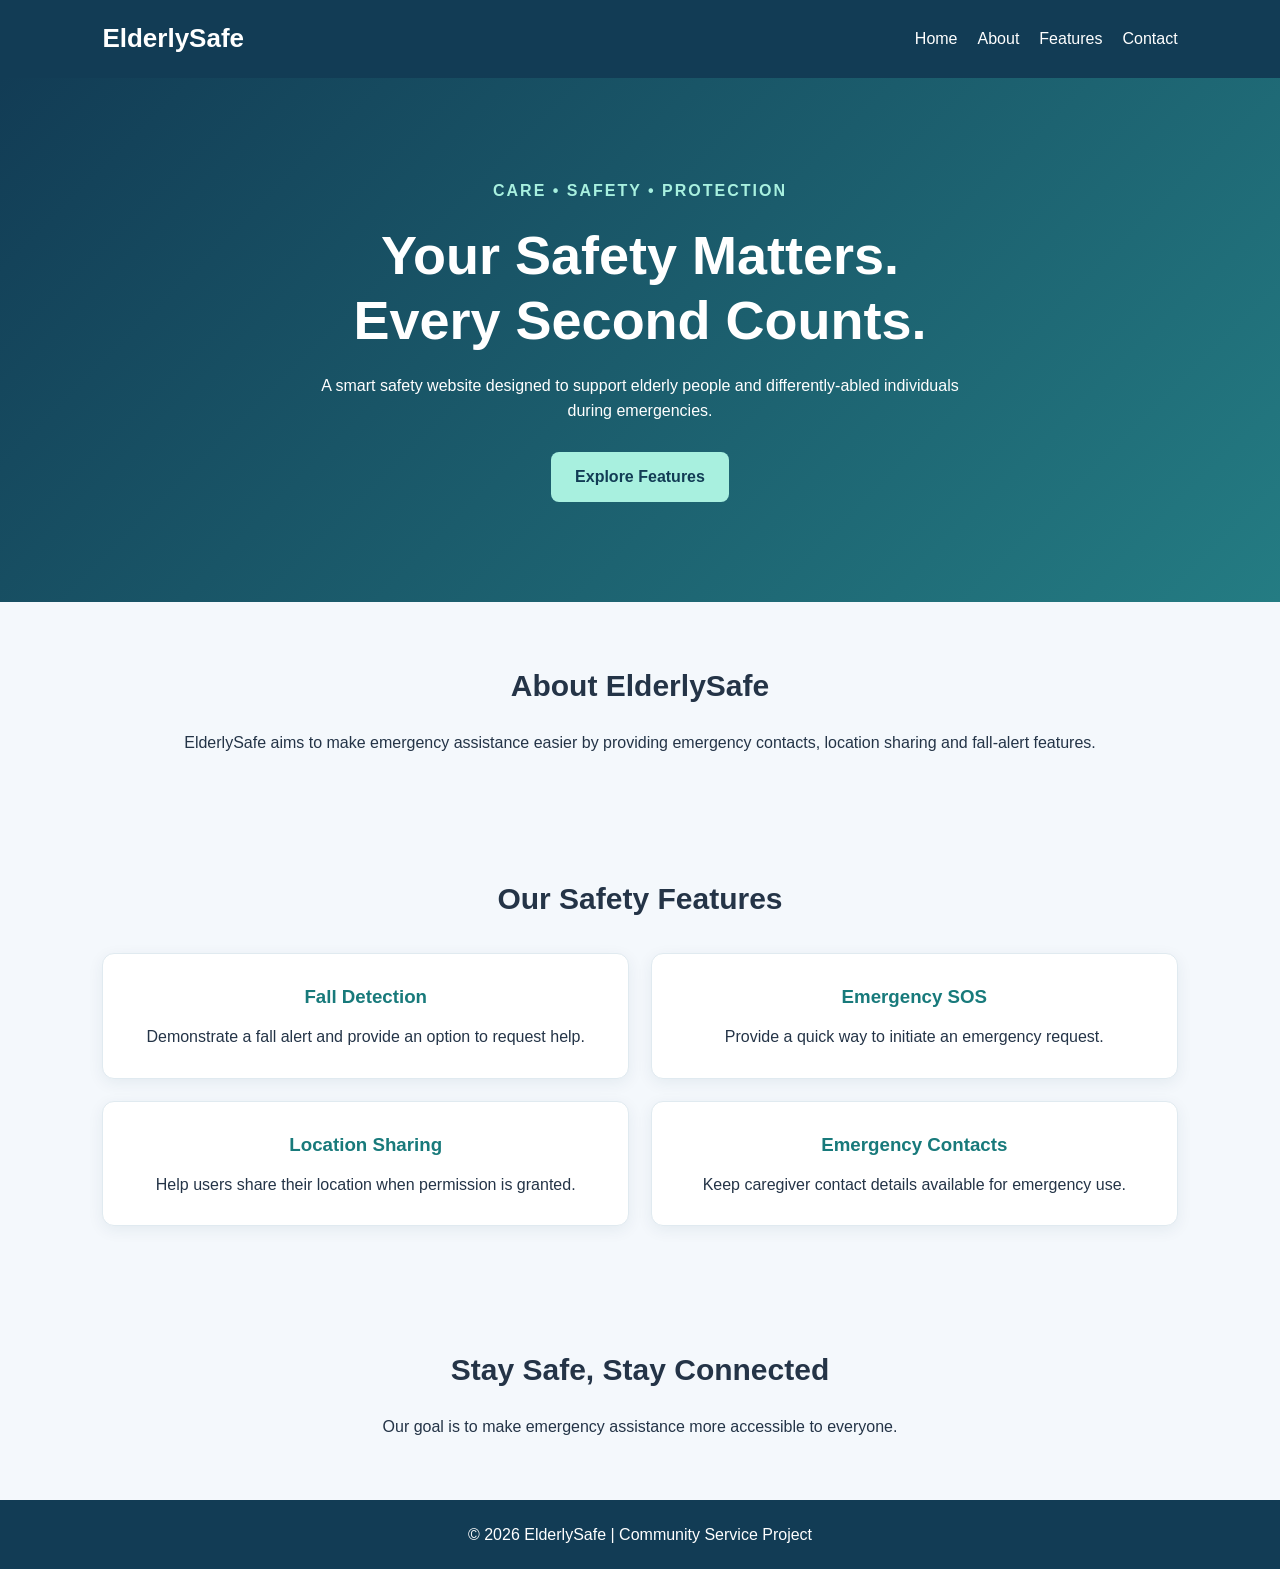
==== ElderlySafeWebsite/index.html @ 258acaa0 "Add files via upload" ====
<!DOCTYPE html>
<html lang="en">
<head>
    <meta charset="UTF-8">
    <meta name="viewport" content="width=device-width, initial-scale=1.0">
    <title>ElderlySafe - Fall Detection System</title>
    <link rel="stylesheet" href="css/style.css">
</head>
<body>

    <header>
        <h2>ElderlySafe</h2>
        <nav>
            <a href="index.html">Home</a>
            <a href="#about">About</a>
            <a href="#features">Features</a>
            <a href="#contact">Contact</a>
        </nav>
    </header>

    <main>
        <section class="hero">
            <p class="tagline">CARE • SAFETY • PROTECTION</p>

            <h1>Your Safety Matters.<br>
                Every Second Counts.</h1>

            <p>
                A smart safety website designed to support
                elderly people and differently-abled individuals
                during emergencies.
            </p>

            <a class="button" href="#features">
                Explore Features
            </a>
        </section>

        <section id="about" class="section">
            <h2>About ElderlySafe</h2>
            <p>
                ElderlySafe aims to make emergency assistance
                easier by providing emergency contacts,
                location sharing and fall-alert features.
            </p>
        </section>

        <section id="features" class="section">
            <h2>Our Safety Features</h2>

            <div class="features">
                <article class="feature-card">
                    <h3>Fall Detection</h3>
                    <p>
                        Demonstrate a fall alert and
                        provide an option to request help.
                    </p>
                </article>

                <article class="feature-card">
                    <h3>Emergency SOS</h3>
                    <p>
                        Provide a quick way to initiate
                        an emergency request.
                    </p>
                </article>

                <article class="feature-card">
                    <h3>Location Sharing</h3>
                    <p>
                        Help users share their location
                        when permission is granted.
                    </p>
                </article>

                <article class="feature-card">
                    <h3>Emergency Contacts</h3>
                    <p>
                        Keep caregiver contact details
                        available for emergency use.
                    </p>
                </article>
            </div>
        </section>

        <section id="contact" class="section">
            <h2>Stay Safe, Stay Connected</h2>
            <p>
                Our goal is to make emergency assistance
                more accessible to everyone.
            </p>
        </section>
    </main>

    <footer>
        <p>© 2026 ElderlySafe | Community Service Project</p>
    </footer>

</body>
</html>
---- ElderlySafeWebsite/css/style.css ----
* {
    margin: 0;
    padding: 0;
    box-sizing: border-box;
}

body {
    font-family: Arial, sans-serif;
    background: #f4f8fc;
    color: #243447;
    line-height: 1.6;
}

header {
    background: #123c55;
    color: white;
    padding: 18px 8%;
    display: flex;
    justify-content: space-between;
    align-items: center;
    flex-wrap: wrap;
    gap: 12px;
}

header h2 {
    font-size: 26px;
}

nav {
    display: flex;
    flex-wrap: wrap;
    gap: 20px;
}

nav a {
    color: white;
    text-decoration: none;
}

nav a:hover {
    color: #8fe3d5;
}

.hero {
    background: linear-gradient(135deg, #123c55, #247c83);
    color: white;
    text-align: center;
    padding: 100px 8%;
}

.tagline {
    color: #a8f0df;
    font-weight: bold;
    letter-spacing: 2px;
    margin-bottom: 20px;
}

.hero h1 {
    font-size: clamp(32px, 5vw, 54px);
    line-height: 1.2;
    margin-bottom: 20px;
}

.hero > p:not(.tagline) {
    max-width: 650px;
    margin: 0 auto 28px;
}

.button {
    display: inline-block;
    background: #a8f0df;
    color: #123c55;
    padding: 12px 24px;
    border-radius: 8px;
    text-decoration: none;
    font-weight: bold;
}

.button:hover {
    background: white;
}

.section {
    padding: 60px 8%;
    text-align: center;
}

.section h2 {
    font-size: 30px;
    margin-bottom: 20px;
}

.features {
    display: grid;
    grid-template-columns: repeat(2, minmax(0, 1fr));
    gap: 22px;
    margin-top: 30px;
}

.feature-card {
    background: white;
    padding: 28px;
    border-radius: 12px;
    box-shadow: 0 4px 16px #123c5512;
    border: 1px solid #e0eaf0;
}

.feature-card h3 {
    color: #187a7b;
    margin-bottom: 12px;
}

footer {
    background: #123c55;
    color: white;
    text-align: center;
    padding: 22px;
}

@media (max-width: 600px) {
    header {
        flex-direction: column;
    }

    .features {
        grid-template-columns: 1fr;
    }

    .hero {
        padding: 65px 6%;
    }
}
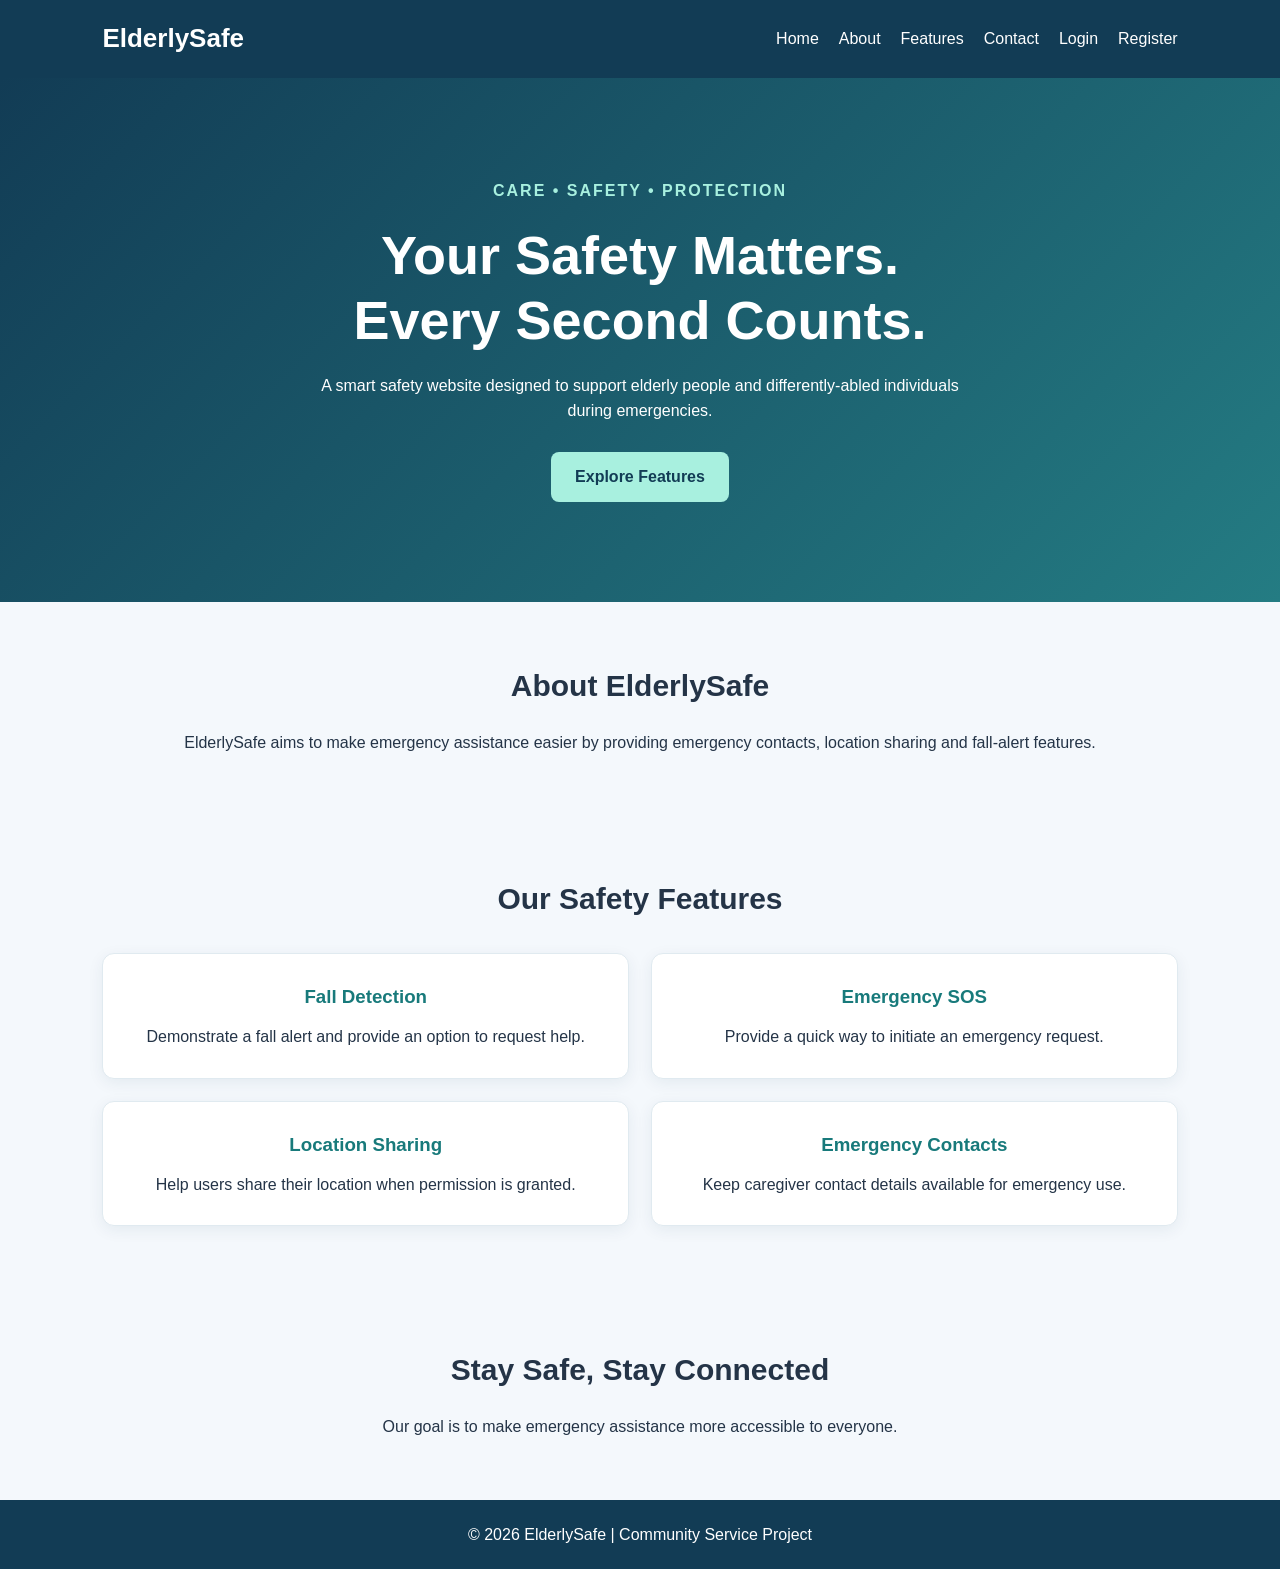
==== commit 404841e8: "Update index.html" ====
--- a/ElderlySafeWebsite/index.html
+++ b/ElderlySafeWebsite/index.html
@@ -16,6 +16,8 @@
             <a href="#about">About</a>
             <a href="#features">Features</a>
             <a href="#contact">Contact</a>
+            <a href="login.html">Login</a>
+            <a href="register.html">Register</a>
         </nav>
     </header>
 
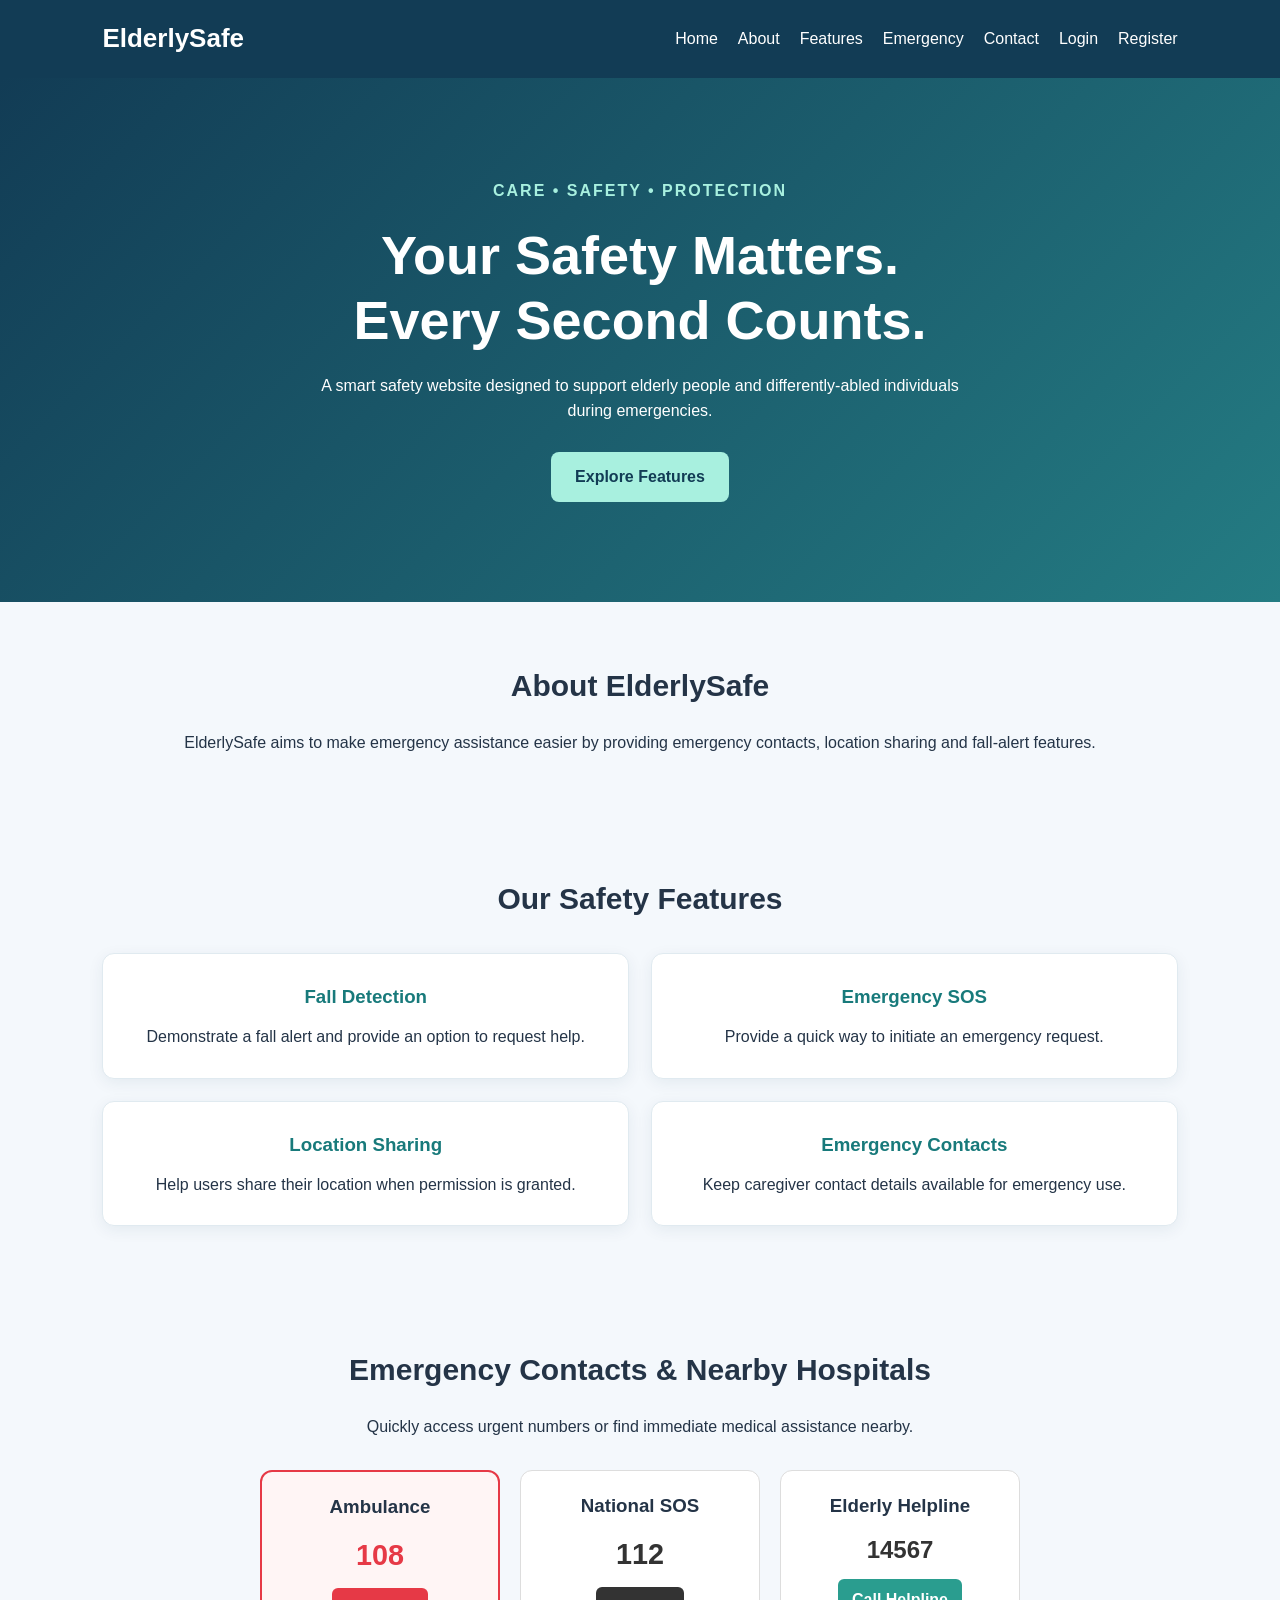
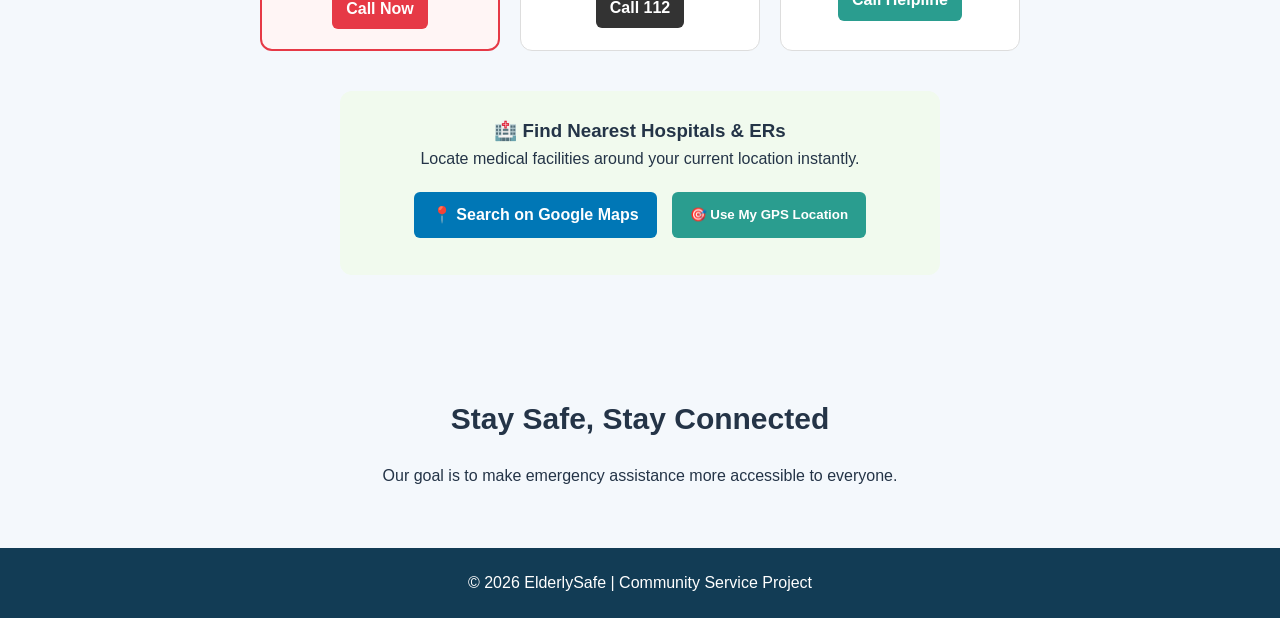
==== commit 02e08bfb: "Update index.html" ====
--- a/ElderlySafeWebsite/index.html
+++ b/ElderlySafeWebsite/index.html
@@ -1,4 +1,3 @@
-
 <!DOCTYPE html>
 <html lang="en">
 <head>
@@ -15,6 +14,8 @@
             <a href="index.html">Home</a>
             <a href="#about">About</a>
             <a href="#features">Features</a>
+            <!-- Added Emergency nav link -->
+            <a href="#emergency-contacts">Emergency</a>
             <a href="#contact">Contact</a>
             <a href="login.html">Login</a>
             <a href="register.html">Register</a>
@@ -86,6 +87,50 @@
             </div>
         </section>
 
+        <!-- NEW: Emergency Contacts & Nearby Hospitals Section Added Here -->
+        <section id="emergency-contacts" class="section emergency-section">
+            <h2>Emergency Contacts & Nearby Hospitals</h2>
+            <p>Quickly access urgent numbers or find immediate medical assistance nearby.</p>
+
+            <div class="emergency-grid" style="display: flex; flex-wrap: wrap; justify-content: center; gap: 20px; margin-top: 30px;">
+                <!-- Ambulance Card -->
+                <div class="emergency-card highlight" style="background: #fff5f5; border: 2px solid #e63946; border-radius: 12px; padding: 20px; width: 240px; text-align: center;">
+                    <h3>Ambulance</h3>
+                    <p class="phone-number" style="font-size: 1.8rem; font-weight: bold; color: #e63946; margin: 10px 0;">108</p>
+                    <a href="tel:108" class="btn-call" style="background: #e63946; color: white; padding: 8px 14px; border-radius: 6px; text-decoration: none; font-weight: bold; display: inline-block;">Call Now</a>
+                </div>
+
+                <!-- National Emergency Card -->
+                <div class="emergency-card" style="background: #ffffff; border: 1px solid #ddd; border-radius: 12px; padding: 20px; width: 240px; text-align: center;">
+                    <h3>National SOS</h3>
+                    <p class="phone-number" style="font-size: 1.8rem; font-weight: bold; color: #333; margin: 10px 0;">112</p>
+                    <a href="tel:112" class="btn-call" style="background: #333; color: white; padding: 8px 14px; border-radius: 6px; text-decoration: none; font-weight: bold; display: inline-block;">Call 112</a>
+                </div>
+
+                <!-- Elderly Helpline Card -->
+                <div class="emergency-card" style="background: #ffffff; border: 1px solid #ddd; border-radius: 12px; padding: 20px; width: 240px; text-align: center;">
+                    <h3>Elderly Helpline</h3>
+                    <p class="phone-number" style="font-size: 1.5rem; font-weight: bold; color: #333; margin: 10px 0;">14567</p>
+                    <a href="tel:14567" class="btn-call" style="background: #2a9d8f; color: white; padding: 8px 14px; border-radius: 6px; text-decoration: none; font-weight: bold; display: inline-block;">Call Helpline</a>
+                </div>
+            </div>
+
+            <!-- Hospital Finder Action Box -->
+            <div class="hospital-finder-box" style="margin-top: 40px; background: #f1faee; padding: 25px; border-radius: 12px; text-align: center; max-width: 600px; margin-left: auto; margin-right: auto;">
+                <h3>🏥 Find Nearest Hospitals & ERs</h3>
+                <p>Locate medical facilities around your current location instantly.</p>
+                <div style="margin-top: 20px; display: flex; gap: 15px; justify-content: center; flex-wrap: wrap;">
+                    <a href="https://www.google.com/maps/search/hospitals+near+me" target="_blank" style="background: #0077b6; color: white; padding: 10px 18px; border-radius: 6px; text-decoration: none; font-weight: bold;">
+                        📍 Search on Google Maps
+                    </a>
+                    <button onclick="getExactLocationHospitals()" style="background: #2a9d8f; color: white; padding: 10px 18px; border-radius: 6px; font-weight: bold; border: none; cursor: pointer;">
+                        🎯 Use My GPS Location
+                    </button>
+                </div>
+                <p id="location-status" style="margin-top: 12px; font-size: 0.9rem; color: #555;"></p>
+            </div>
+        </section>
+
         <section id="contact" class="section">
             <h2>Stay Safe, Stay Connected</h2>
             <p>
@@ -99,5 +144,28 @@
         <p>© 2026 ElderlySafe | Community Service Project</p>
     </footer>
 
+    <!-- GPS Script for Nearest Hospitals -->
+    <script>
+        function getExactLocationHospitals() {
+            const status = document.getElementById("location-status");
+            if (!navigator.geolocation) {
+                status.textContent = "Geolocation is not supported by your browser.";
+                return;
+            }
+            status.textContent = "Locating your position...";
+            navigator.geolocation.getCurrentPosition(
+                (position) => {
+                    const lat = position.coords.latitude;
+                    const lon = position.coords.longitude;
+                    window.open(`https://www.google.com/maps/search/hospitals/@${lat},${lon},14z`, "_blank");
+                    status.textContent = "Opening nearby hospitals...";
+                },
+                (error) => {
+                    status.textContent = "Unable to retrieve location. Opening default search...";
+                    window.open("https://www.google.com/maps/search/hospitals+near+me", "_blank");
+                }
+            );
+        }
+    </script>
 </body>
 </html>
